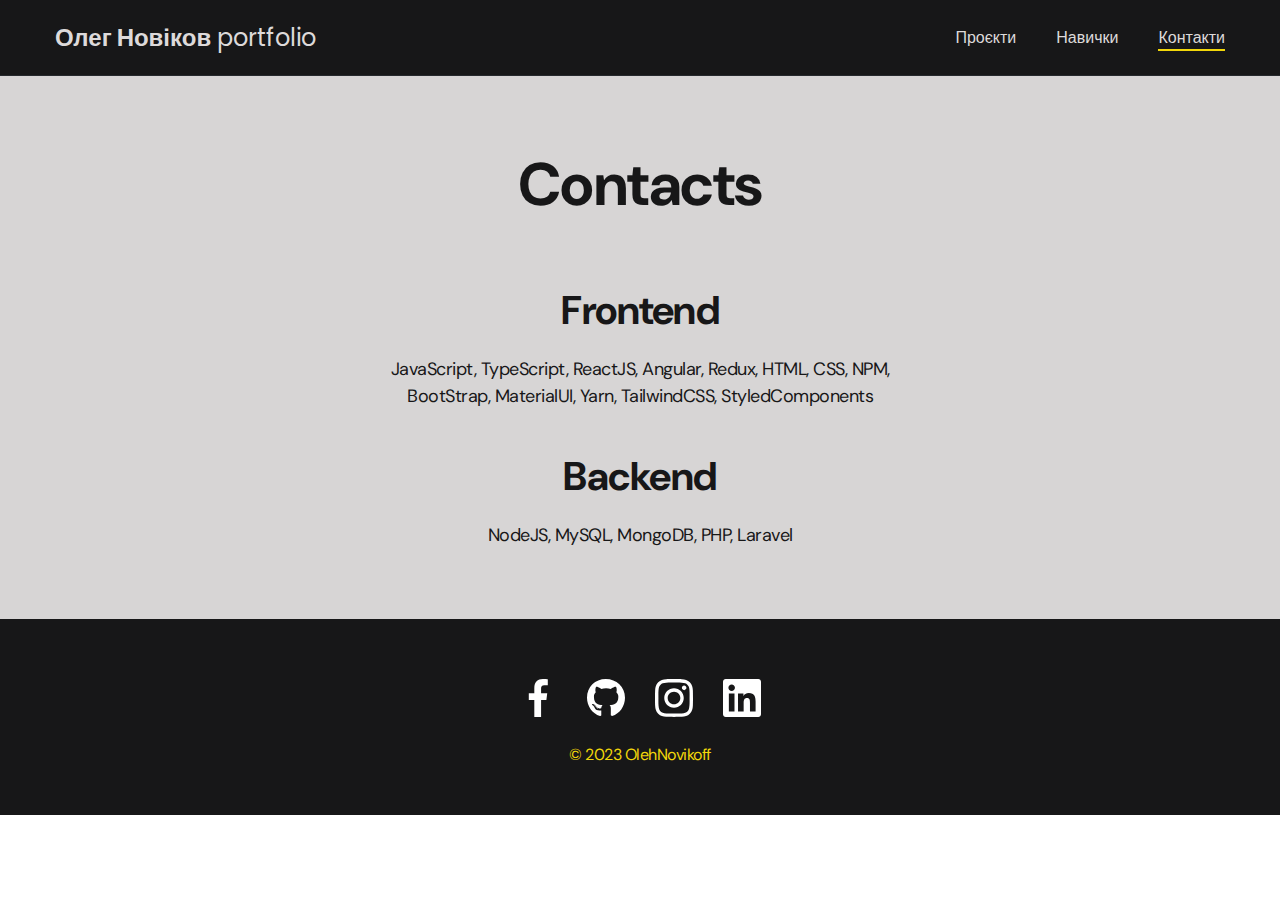
==== contacts.html @ 2871b9aa "Create contacts.html" ====
<!DOCTYPE html>
<html lang="en">
<head>
    <meta charset="UTF-8">
    <meta http-equiv="X-UA-Compatible" content="IE=edge">
    <meta name="viewport" content="width=device-width, initial-scale=1.0">
    <title>Portfolio</title>
    <link rel="stylesheet" href="./css/main.css">
</head>
<body>

    <nav class="nav">
        <div class="container">
           <div class="nav-row">
            <a href="./index.html" class="logo"> <strong>Олег Новіков</strong> portfolio </a>
            <ul class="nav-list">
             <li class="nav-list__item"> <a href="./project_page.html" class="nav-list__link ">Проєкти</a></li>
            <li class="nav-list__item"><a href="./skills.html" class="nav-list__link ">Навички</a></li>
            <li class="nav-list__item"><a href="./contacts.html" class="nav-list__link nav-list__link--active">Контакти</a></li>
            </ul>
           </div>
        </div>
    </nav>


    <main class="section">
        <div class="container">
            
            <h1 class="title-1">Contacts</h1> 
            <ul class="content-list">
                <li class="content-list__item">
                    <h2 class="title-2">Frontend</h2>
                    <p>JavaScript, TypeScript, ReactJS, Angular, Redux, HTML, CSS, NPM, BootStrap, MaterialUI, Yarn, TailwindCSS,
                        StyledComponents</p>
                </li>
                <li class="content-list__item">
                    <h2 class="title-2">Backend</h2>
                    <p>NodeJS, MySQL, MongoDB, PHP, Laravel</p>
                </li>
            </ul>
       
            
            
        </div>
    </main>
<footer class="footer">
    <div class="container">
        <div class="footer__wrapper">
        <ul class="social">
            <li class="social__item">
                <a href="https://www.facebook.com/oleg.novikoff/">
                    <img width="38" height="38" src="./img/icons/facebook.svg" alt="Link"></a>
            </li>
            <li class="social__item">
                <a href="https://github.com/NovikoffOleh">
                    <img src="./img/icons/gitHub.svg" alt="Link"></a></li>
            <li class="social__item">
                <a href="#!">
                    <img src="./img/icons/instagram.svg" alt="Link"></a>
            </li>
            <li class="social__item">
                <a href="#!">
                    <img src="./img/icons/linkedIn.svg" alt="Link"></a>
            </li>
        </ul>
        <div class="copyright">
            <p class="">© 2023 OlehNovikoff</p>
        </div>
        </div>
    </div>
</footer>    

</body>
</html>
---- css/main.css ----
@import "./reset.css";
@import url('https://fonts.googleapis.com/css2?family=DM+Sans:wght@400;500;700&family=Poppins:wght@300;400;500;700&display=swap');

/*
font-family: 'DM Sans',
sans-serif;

font-family: 'Poppins',
sans-serif;
*/
:root{
--black:#171718;
--orange: #f2d70a;
--black-border:#26292D;
--white:#dddada;

--dark-bg:var(--black);
--dark-border:var(--black-border);
--header-links:var(--white);
--accent:var(--orange);
--text-color:var(--black)
}

html, body{
    font-family: 'DM Sans', sans-serif;
    letter-spacing: -0.5px;
    color: var(--text-color);
}

.container{
    margin: 0 auto;
    max-width: 1200px;
    padding: 0 15px;
}
.none{
    display: none !important;
}
/*======Nav=======*/
.nav{
padding: 20px 0;
border-bottom: 1px solid var(--dark-border);
background-color: var(--black);
color: var(--header-links);
letter-spacing: normal;

}
.nav-row{
    display: flex;
    justify-content: space-between;
    align-items: center;
    column-gap: 30px;
    row-gap: 20px;
    flex-wrap: wrap;

}
.logo{
color: var(--header-links);
font-size: 24px;
font-family: 'Poppins',sans-serif;
}
.logo strong{
    font-weight: 700;
    font-size: 24px;
    line-height: 100%;
        
}
.nav-list {
display: flex;
align-items: center;
font-size: 16px;
column-gap: 40px;
font-weight: 500;
font-family: 'Poppins', sans-serif;
color: var(--header-links);
}



.nav-list__link {
color: var(--header-links);
transition: opacity 0.2s ease-in;
}
.nav-list__link:hover{
    opacity: 0.6;
}

.nav-list__link--active{
    position: relative;
}
.nav-list__link--active::before {
    content: "";
    position: absolute;
    left: 0;
    top: 100%;
    display: block;
    height: 2px;
    width: 100%;
    background-color:var(--orange);
}
/*=======Header=====================*/
.header {
    display: flex;
    align-items: center;
    justify-content: center;
    text-align: center;
    min-height: 695px;
    padding: 40px 0;
    background-color: var(--dark-bg);
    background-image: url(../img/Abstract.png);
    background-repeat: no-repeat;
    background-size: auto;
    background-position: center center;
    color: var(--header-links);

}

.header__wrapper {
    padding: 0 15px;
    min-width: 660px;
}

.header_title {
    font-weight: 700;
    font-size: 30px;
    line-height: 1.4;
    margin-bottom: 20px;
    
}
.header_title strong{
    font-weight: 700;
    font-size: 50px;
}
.header_title em{
    font-style: normal;
    color: var(--accent);
}

.header__text {
    margin-bottom: 40px;
    font-size: 18px;
    line-height: 1.333;
}
.header__text p +p{
    margin-top: 1em;
}

.btn {
    display: inline-block;
    height: 48px;
    padding: 12px 28px;
    border-radius: 5px;
    background-color: var(--accent);
    color: var(--black);
    letter-spacing: 0.15px;
    font-size: 16px;
    font-weight: 500;
    transition: opacity 0.2s ease-in;
}

.btn:hover{
    opacity: 0.6;
    /*background-color: rgb(99, 99, 100);
    color: var(--white);*/
}
.btn:active{
    position: relative;
    top: 1px;
}

/*===== Projects ============================*/

.section {
padding: 70px 0;
background-color: #d7d5d5;

}



.title-1 {
margin-bottom: 60px;
font-size: 60px;
font-weight: 700;
line-height: 1.3;
color: var(--black);
text-align: center;
}

.projects {
display: flex;
flex-wrap: wrap;
column-gap: 30px;
row-gap: 30px;
}

.project {
    max-width: 370px;
    
    background: #FFFFFF;
    box-shadow: 0px 5px 35px rgba(0, 0, 0, 0.5);
    border-radius: 10px;
}

.project__img {
    border-radius: 10px;
}

.project__title {
    padding: 15px 20px 25px;
    font-weight: 700;
    font-size: 24px;
    line-height: 1.3;
    color: var(--dark-bg);
}
/*===== Skills =====================*/

.title-2 {
    margin-bottom: 20px;
    font-size: 40px;
    font-weight: 700;
    line-height: 1.3;
}

.content-list {
    margin: 0 auto;
    max-width: 570px;
    display: flex;
    flex-direction: column;
    align-items: center;
    text-align: center;
    row-gap: 40px;
}

.content-list__item {
    font-size: 18px;
    line-height: 1.5;
}
.content-list__item p + p{
    margin-top: 0.5em;
}




/*===== Footer =========================*/

.footer {
background-color: var(--dark-bg);
padding: 60px 0 50px;
color: var(--orange);
}

.footer__wrapper{
    display: flex;
    flex-direction: column;
    align-items: center;
    row-gap: 27px;
    
}

.social {
display: flex;
column-gap: 30px;
align-items: center;
}

.copyright {
font-size: 16px;
}
.copyright p + p {
margin-top: 0.5em;
}

/*==== Project-details  ==========================*/

.project-details {
    margin: 0 auto;
    max-width: 865px;
    display: flex;
    flex-direction: column;
    align-items: center;
    text-align: center;
}


.project-details__cover {
    width: 100%;
    margin-bottom: 40px;
    background: url(02-big.jpg);
    filter: drop-shadow(0px 5px 35px rgba(0, 0, 0, 0.5));
    border-radius: 10px;
}

.project-details__desc {
    margin-bottom: 30px;
    font-weight: 700;
    font-size: 24px;
    line-height: 1.3;
}

.btn-outline {
    padding: 12px 20px;
    height: 48px;
    border-radius: 5px;
    border: 1px solid var(--black);
    color: var(--black);

    display: flex;
    column-gap: 10px;
    align-items: center;
    transition: opacity 0.2s ease-in;
}
 
 

 .btn-outline:hover {
     opacity: 0.6;
     /*background-color: rgb(99, 99, 100);
    color: var(--white);*/
 }

 .btn-outline:active {
     position: relative;
     top: 1px;
 }
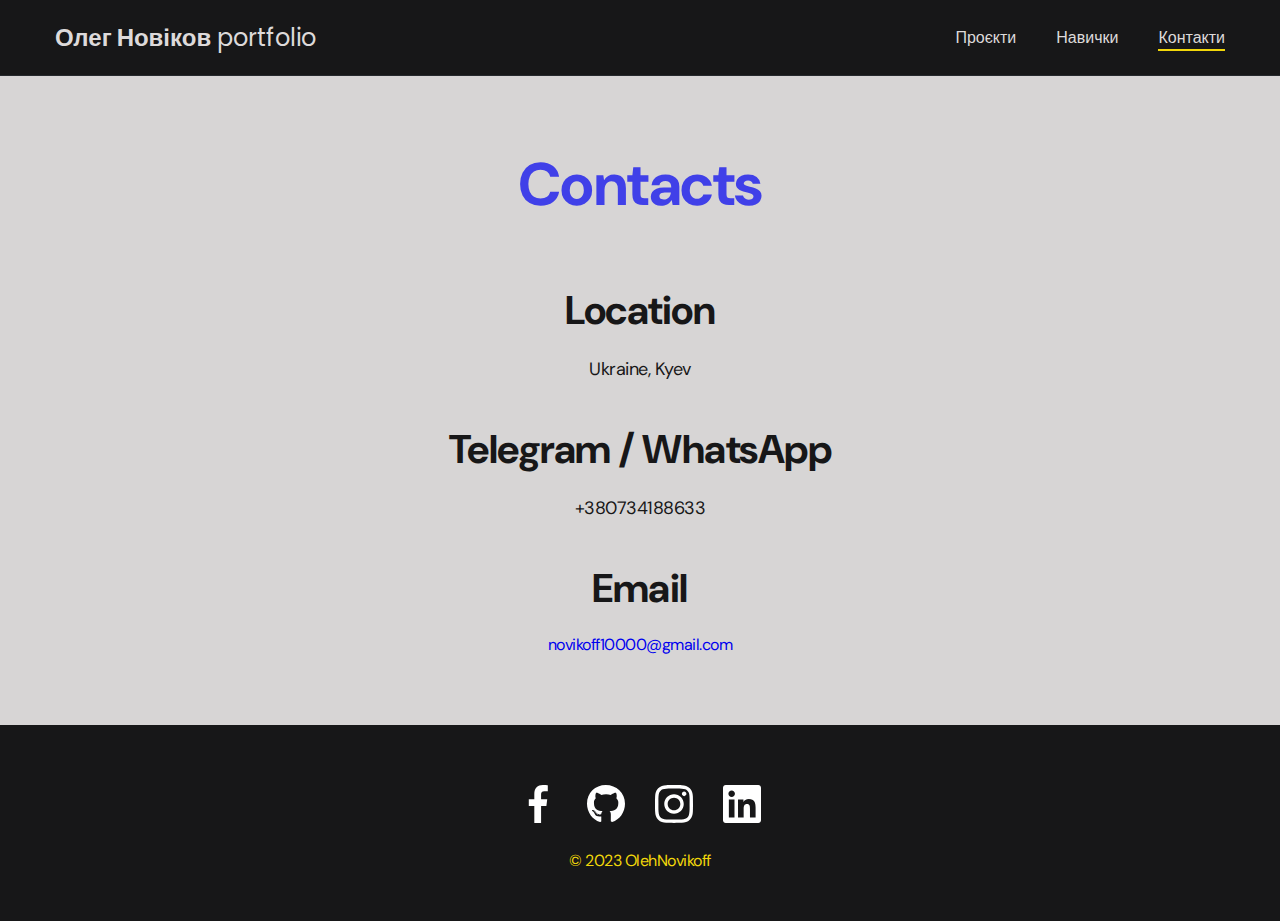
==== commit 8ad591a0: "correct" ====
--- a/contacts.html
+++ b/contacts.html
@@ -29,13 +29,16 @@
             <h1 class="title-1">Contacts</h1> 
             <ul class="content-list">
                 <li class="content-list__item">
-                    <h2 class="title-2">Frontend</h2>
-                    <p>JavaScript, TypeScript, ReactJS, Angular, Redux, HTML, CSS, NPM, BootStrap, MaterialUI, Yarn, TailwindCSS,
-                        StyledComponents</p>
+                    <h2 class="title-2">Location</h2>
+                    <p>Ukraine, Kyev</p>
                 </li>
                 <li class="content-list__item">
-                    <h2 class="title-2">Backend</h2>
-                    <p>NodeJS, MySQL, MongoDB, PHP, Laravel</p>
+                    <h2 class="title-2">Telegram / WhatsApp</h2>
+                    <p>+380734188633</p>
+                </li>
+                <li class="content-list__mail">
+                    <h2 class="title-2">Email</h2>
+                    <p><a href="mailto:novikoff10000@gmail.com">novikoff10000@gmail.com</a></p>
                 </li>
             </ul>
        
--- a/css/main.css
+++ b/css/main.css
@@ -182,7 +182,8 @@
 font-size: 60px;
 font-weight: 700;
 line-height: 1.3;
-color: var(--black);
+/*color: var(--black);*/
+color: #4040e8;
 text-align: center;
 }
 
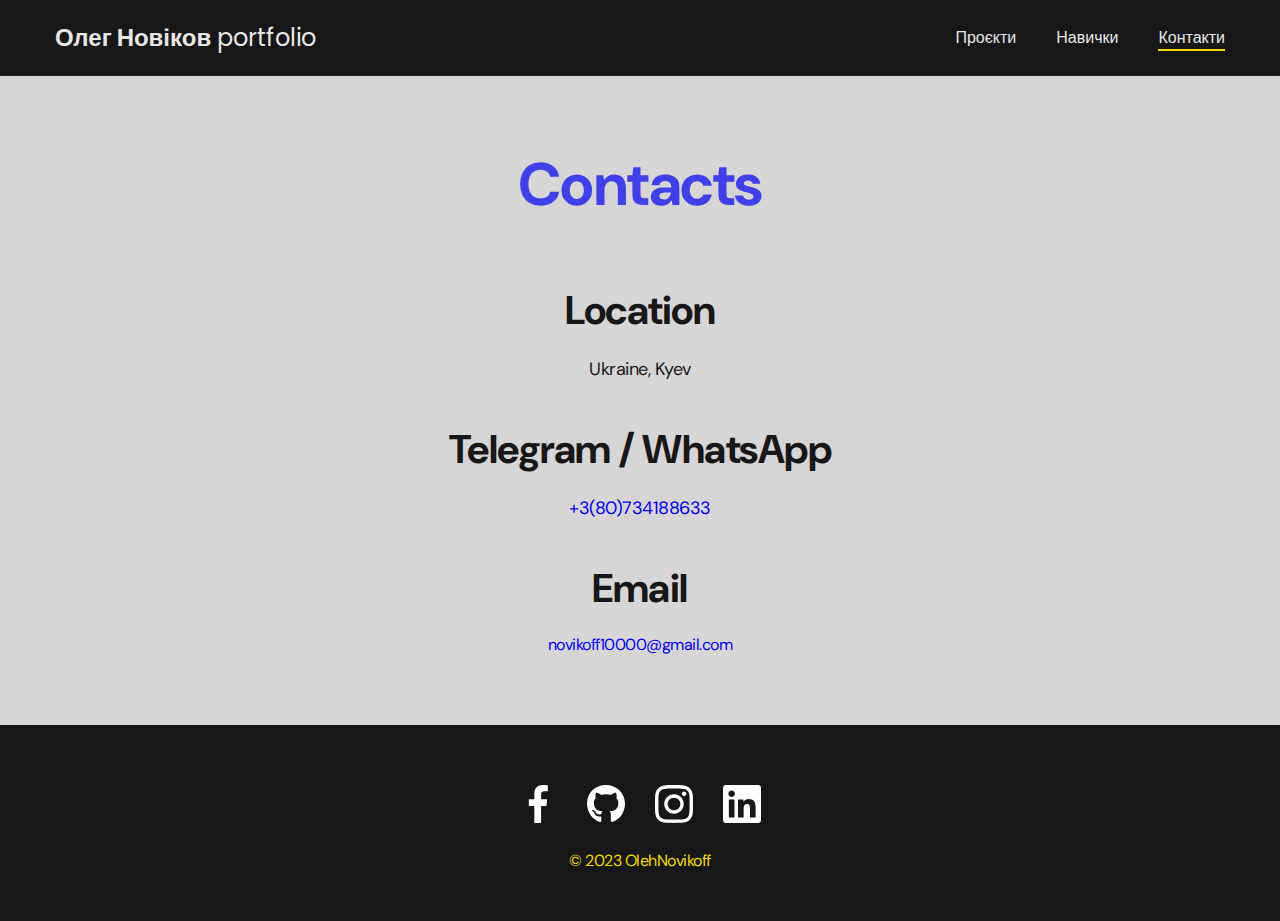
==== commit 908d6212: "upd" ====
--- a/contacts.html
+++ b/contacts.html
@@ -34,7 +34,7 @@
                 </li>
                 <li class="content-list__item">
                     <h2 class="title-2">Telegram / WhatsApp</h2>
-                    <p>+380734188633</p>
+                    <p><a href="tel:+380734188633">+3(80)734188633</a></p>
                 </li>
                 <li class="content-list__mail">
                     <h2 class="title-2">Email</h2>
--- a/css/main.css
+++ b/css/main.css
@@ -12,7 +12,7 @@
 --black:#171718;
 --orange: #f2d70a;
 --black-border:#26292D;
---white:#dddada;
+--white:#e9e6e6;
 
 --dark-bg:var(--black);
 --dark-border:var(--black-border);
@@ -25,6 +25,9 @@
     font-family: 'DM Sans', sans-serif;
     letter-spacing: -0.5px;
     color: var(--text-color);
+    height: 100%;
+    display: flex;
+    flex-direction: column;
 }
 
 .container{
@@ -246,6 +249,7 @@
 /*===== Footer =========================*/
 
 .footer {
+margin-top: auto;
 background-color: var(--dark-bg);
 padding: 60px 0 50px;
 color: var(--orange);
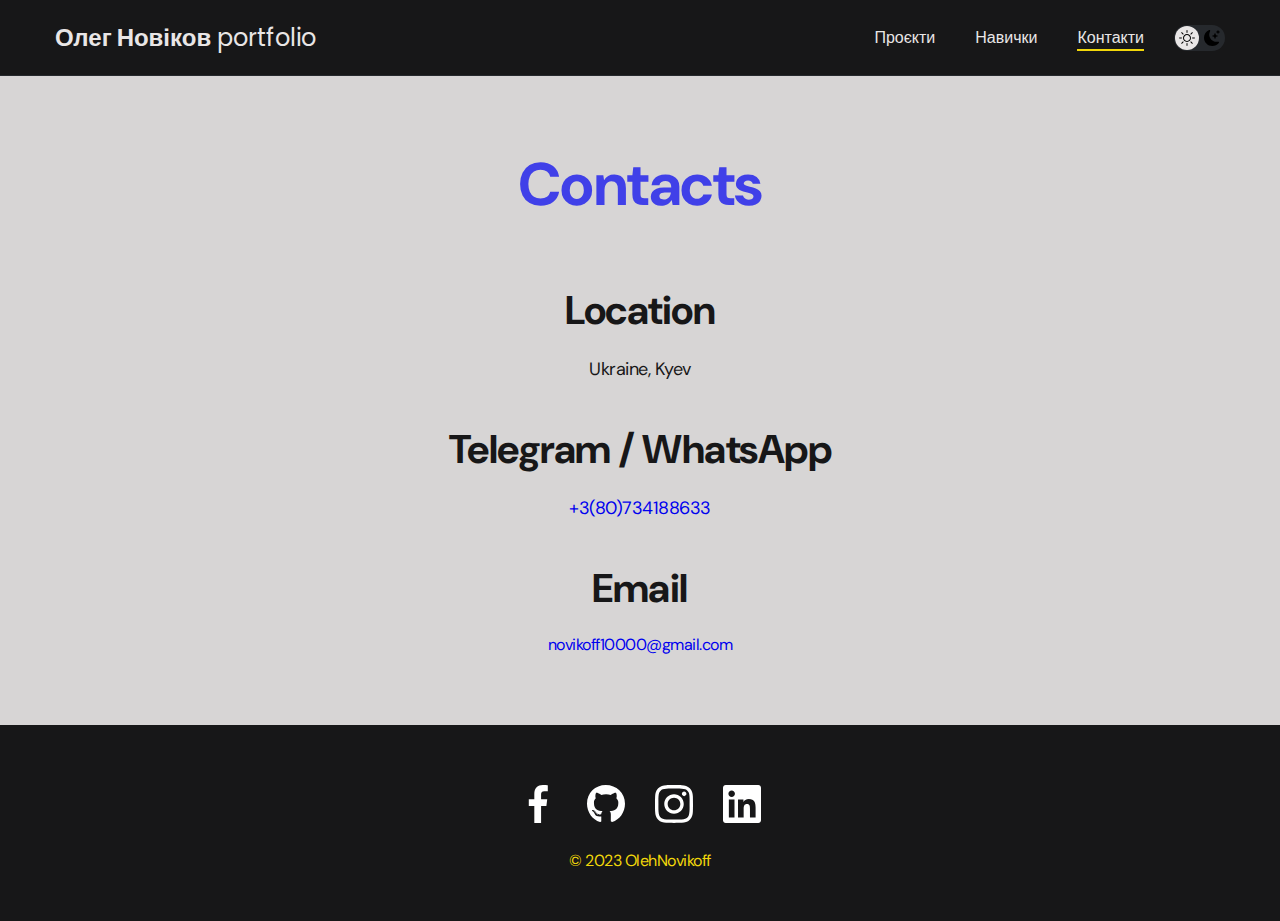
==== commit 03eed4bd: "upd" ====
--- a/contacts.html
+++ b/contacts.html
@@ -12,6 +12,10 @@
     <nav class="nav">
         <div class="container">
            <div class="nav-row">
+            <button class="dark-mode-btn">
+                <img src="./img/icons/sun.svg" alt="Light image" class="dark-mode-btn__icon">
+                <img src="./img/icons/moon.svg" alt="Dark image" class="dark-mode-btn__icon">
+            </button>
             <a href="./index.html" class="logo"> <strong>Олег Новіков</strong> portfolio </a>
             <ul class="nav-list">
              <li class="nav-list__item"> <a href="./project_page.html" class="nav-list__link ">Проєкти</a></li>
@@ -72,6 +76,6 @@
         </div>
     </div>
 </footer>    
-
+<script src="./js/main.js"></script>
 </body>
 </html>--- a/css/main.css
+++ b/css/main.css
@@ -2,6 +2,10 @@
 @import url('https://fonts.googleapis.com/css2?family=DM+Sans:wght@400;500;700&family=Poppins:wght@300;400;500;700&display=swap');
 
 /*
+--black:#171718;
+--orange: #f2d70a;
+--black-border:#26292D;
+--white:#e9e6e6;
 font-family: 'DM Sans',
 sans-serif;
 
@@ -18,16 +22,27 @@
 --dark-border:var(--black-border);
 --header-links:var(--white);
 --accent:var(--orange);
---text-color:var(--black)
+--text-color:var(--black);
+
+/* Light mode */
+--page-bg: var(--white);
+--text-color: var(--black);
+}
+.dark {
+--page-bg: var(--black);
+--text-color: var(--white);
 }
 
 html, body{
     font-family: 'DM Sans', sans-serif;
     letter-spacing: -0.5px;
+    
+    /*height: 100%;*/
+    display: flex;
+    flex-direction: column;
+
+    border-color: var(--page-bg);
     color: var(--text-color);
-    height: 100%;
-    display: flex;
-    flex-direction: column;
 }
 
 .container{
@@ -38,6 +53,7 @@
 .none{
     display: none !important;
 }
+
 /*======Nav=======*/
 .nav{
 padding: 20px 0;
@@ -49,7 +65,7 @@
 }
 .nav-row{
     display: flex;
-    justify-content: space-between;
+    justify-content: flex-end;
     align-items: center;
     column-gap: 30px;
     row-gap: 20px;
@@ -57,6 +73,7 @@
 
 }
 .logo{
+margin-right: auto;
 color: var(--header-links);
 font-size: 24px;
 font-family: 'Poppins',sans-serif;
@@ -72,6 +89,7 @@
 align-items: center;
 font-size: 16px;
 column-gap: 40px;
+row-gap: 10px;
 font-weight: 500;
 font-family: 'Poppins', sans-serif;
 color: var(--header-links);
@@ -119,7 +137,7 @@
 
 .header__wrapper {
     padding: 0 15px;
-    min-width: 660px;
+    max-width: 660px;
 }
 
 .header_title {
@@ -169,6 +187,39 @@
     position: relative;
     top: 1px;
 }
+/*==== DARK theme =======*/
+.dark-mode-btn {
+order: 9;
+position: relative;
+display: flex;
+justify-content: space-between;
+padding: 5px;
+width: 51px;
+height: 26px;
+background-color: var(--black-border);
+border-radius: 50px;
+}
+.dark-mode-btn::before{
+    position: absolute;
+    top: 1px;
+    left: 1px;
+
+    content: "";
+    display: block;
+    width: 24px;
+    height: 24px;
+    border-radius: 50%;
+    background-color: var(--white);
+    transition: left 0.22s ease-in;
+}
+
+.dark-mode-btn__icon{
+position: relative;
+z-index: 9;
+}
+.dark-mode-btn--active::before{
+left: 26px;
+}
 
 /*===== Projects ============================*/
 
@@ -192,9 +243,11 @@
 
 .projects {
 display: flex;
+justify-content: center;
 flex-wrap: wrap;
 column-gap: 30px;
 row-gap: 30px;
+
 }
 
 .project {
@@ -260,7 +313,6 @@
     flex-direction: column;
     align-items: center;
     row-gap: 27px;
-    
 }
 
 .social {
@@ -329,3 +381,60 @@
      top: 1px;
  }
 
+ @media (max-width: 620px) {
+    .header{
+        min-height: unset;
+    }
+    .header_title {
+        font-size: 26px;
+    }
+        .header_title strong {
+            font-size: 40px;
+        }
+        .section{
+            padding: 40px 0;
+        }
+        .title-1 {
+            margin-bottom: 30px;
+            font-size: 40px;
+                    
+        }
+        .project__title {
+            font-size: 20px;
+                    
+        }
+        .footer{
+            padding: 40px 0 30px;
+        }
+        .social__item{
+            width: 28px;
+        }
+        .social {
+            column-gap: 20px;
+            
+        }
+        .footer__wrapper {
+            row-gap: 20px;
+        }
+        .title-2{
+            font-size: 30px;
+            margin-bottom: 10px;
+        }
+        .content-list{
+            row-gap: 20px;
+        }
+        .content-list__item{
+            font-size: 16px;
+        }
+        .project-details__desc{
+            font-size: 20px;
+            margin-bottom: 16px;
+        }
+        .nav-row{
+         justify-content: space-between;  
+        }
+        .dark-mode-btn{
+            order: 0;
+        }
+}
+
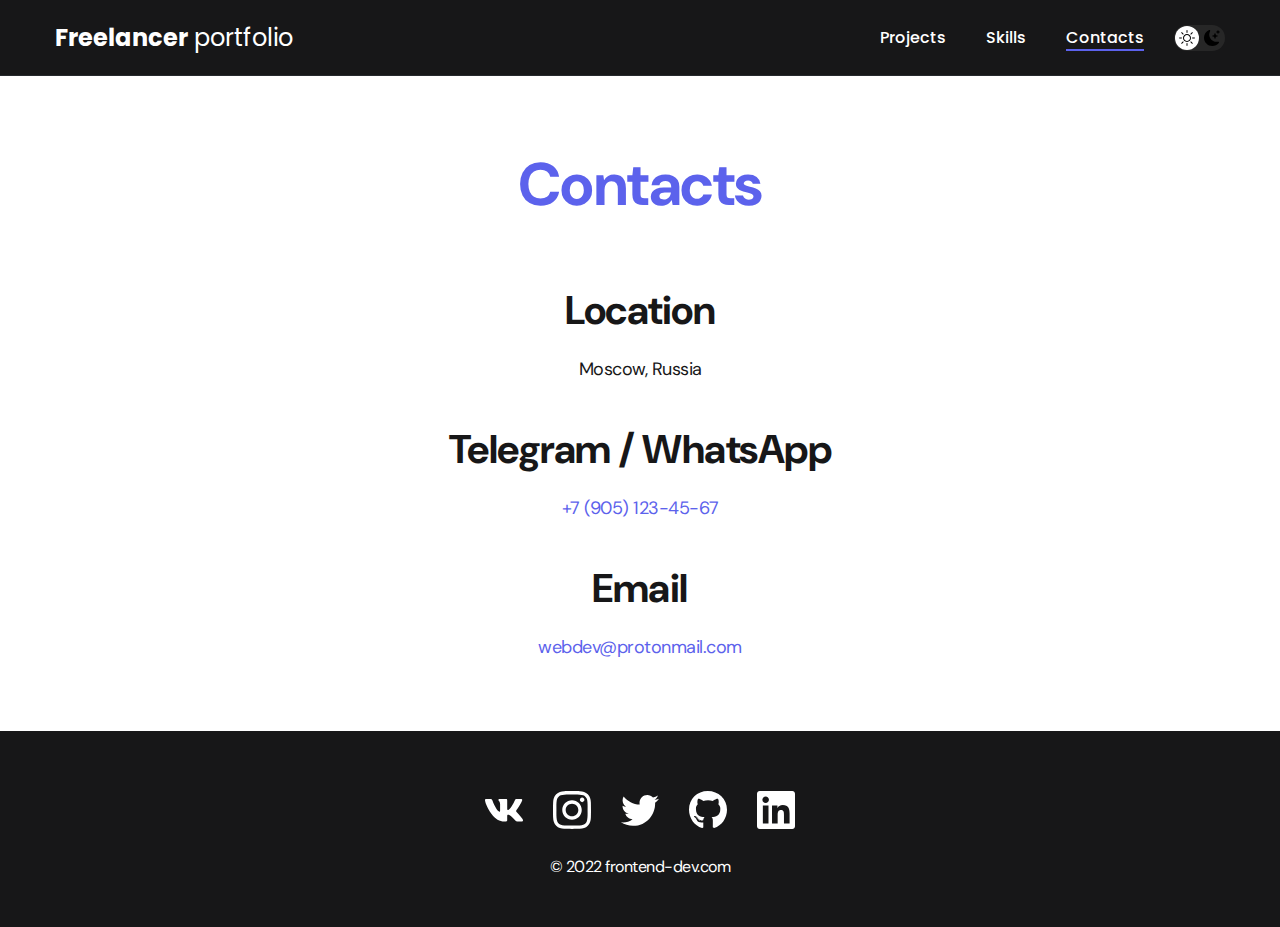
==== commit d501bfda: "correct" ====
--- a/contacts.html
+++ b/contacts.html
@@ -4,78 +4,69 @@
     <meta charset="UTF-8">
     <meta http-equiv="X-UA-Compatible" content="IE=edge">
     <meta name="viewport" content="width=device-width, initial-scale=1.0">
-    <title>Portfolio</title>
+    <title>Freelancer portfolio</title>
     <link rel="stylesheet" href="./css/main.css">
 </head>
 <body>
-
     <nav class="nav">
         <div class="container">
-           <div class="nav-row">
-            <button class="dark-mode-btn">
-                <img src="./img/icons/sun.svg" alt="Light image" class="dark-mode-btn__icon">
-                <img src="./img/icons/moon.svg" alt="Dark image" class="dark-mode-btn__icon">
-            </button>
-            <a href="./index.html" class="logo"> <strong>Олег Новіков</strong> portfolio </a>
-            <ul class="nav-list">
-             <li class="nav-list__item"> <a href="./project_page.html" class="nav-list__link ">Проєкти</a></li>
-            <li class="nav-list__item"><a href="./skills.html" class="nav-list__link ">Навички</a></li>
-            <li class="nav-list__item"><a href="./contacts.html" class="nav-list__link nav-list__link--active">Контакти</a></li>
-            </ul>
-           </div>
+            <div class="nav-row">
+                <a href="./index.html" class="logo"><strong>Freelancer</strong> portfolio</a>
+
+                <button class="dark-mode-btn">
+                    <img src="./img/icons/sun.svg" alt="Light mode" class="dark-mode-btn__icon">
+                    <img src="./img/icons/moon.svg" alt="Dark mode" class="dark-mode-btn__icon">
+                </button>
+                
+                <ul class="nav-list">
+                    <li class="nav-list__item"><a href="./index.html" class="nav-list__link">Projects</a></li>
+                    <li class="nav-list__item"><a href="./skills.html" class="nav-list__link">Skills</a></li>
+                    <li class="nav-list__item"><a href="./contacts.html" class="nav-list__link nav-list__link--active">Contacts</a></li>
+                </ul>
+            </div>
         </div>
     </nav>
 
-
     <main class="section">
         <div class="container">
-            
-            <h1 class="title-1">Contacts</h1> 
-            <ul class="content-list">
-                <li class="content-list__item">
-                    <h2 class="title-2">Location</h2>
-                    <p>Ukraine, Kyev</p>
-                </li>
-                <li class="content-list__item">
-                    <h2 class="title-2">Telegram / WhatsApp</h2>
-                    <p><a href="tel:+380734188633">+3(80)734188633</a></p>
-                </li>
-                <li class="content-list__mail">
-                    <h2 class="title-2">Email</h2>
-                    <p><a href="mailto:novikoff10000@gmail.com">novikoff10000@gmail.com</a></p>
-                </li>
-            </ul>
-       
-            
-            
+                <h1 class="title-1">Contacts</h1>
+
+                <ul class="content-list">
+                    <li class="content-list__item">
+                        <h2 class="title-2">Location</h2>
+                        <p>Moscow, Russia</p>
+                    </li>
+                    <li class="content-list__item">
+                        <h2 class="title-2">Telegram / WhatsApp</h2>
+                        <p><a href="tel:+79051234567">+7 (905) 123-45-67</a></p>
+                    </li>
+                    <li class="content-list__item">
+                        <h2 class="title-2">Email</h2>
+                        <p><a href="mailto:webdev@protonmail.com">webdev@protonmail.com</a></p>
+                    </li>
+                </ul>
+
         </div>
     </main>
-<footer class="footer">
-    <div class="container">
-        <div class="footer__wrapper">
-        <ul class="social">
-            <li class="social__item">
-                <a href="https://www.facebook.com/oleg.novikoff/">
-                    <img width="38" height="38" src="./img/icons/facebook.svg" alt="Link"></a>
-            </li>
-            <li class="social__item">
-                <a href="https://github.com/NovikoffOleh">
-                    <img src="./img/icons/gitHub.svg" alt="Link"></a></li>
-            <li class="social__item">
-                <a href="#!">
-                    <img src="./img/icons/instagram.svg" alt="Link"></a>
-            </li>
-            <li class="social__item">
-                <a href="#!">
-                    <img src="./img/icons/linkedIn.svg" alt="Link"></a>
-            </li>
-        </ul>
-        <div class="copyright">
-            <p class="">© 2023 OlehNovikoff</p>
+
+    <footer class="footer">
+        <div class="container">
+            <div class="footer__wrapper">
+                <ul class="social">
+                    <li class="social__item"><a href="#!"><img src="./img/icons/vk.svg" alt="Link"></a></li>
+                    <li class="social__item"><a href="#!"><img src="./img/icons/instagram.svg" alt="Link"></a></li>
+                    <li class="social__item"><a href="#!"><img src="./img/icons/twitter.svg" alt="Link"></a></li>
+                    <li class="social__item"><a href="#!"><img src="./img/icons/gitHub.svg" alt="Link"></a></li>
+                    <li class="social__item"><a href="#!"><img src="./img/icons/linkedIn.svg" alt="Link"></a></li>
+                </ul>
+                <div class="copyright">
+                    <p>© 2022 frontend-dev.com</p>
+                </div>
+            </div>
         </div>
-        </div>
-    </div>
-</footer>    
-<script src="./js/main.js"></script>
+    </footer>
+
+    <script src="./js/main.js"></script>
+
 </body>
 </html>--- a/css/main.css
+++ b/css/main.css
@@ -1,138 +1,227 @@
 @import "./reset.css";
-@import url('https://fonts.googleapis.com/css2?family=DM+Sans:wght@400;500;700&family=Poppins:wght@300;400;500;700&display=swap');
+@import url('https://fonts.googleapis.com/css2?family=DM+Sans:wght@400;500;700&family=Poppins:wght@400;500;700&display=swap');
 
 /*
---black:#171718;
---orange: #f2d70a;
---black-border:#26292D;
---white:#e9e6e6;
-font-family: 'DM Sans',
-sans-serif;
-
-font-family: 'Poppins',
-sans-serif;
+font-family: 'DM Sans', sans-serif;
+font-family: 'Poppins', sans-serif;
 */
-:root{
---black:#171718;
---orange: #f2d70a;
---black-border:#26292D;
---white:#e9e6e6;
-
---dark-bg:var(--black);
---dark-border:var(--black-border);
---header-links:var(--white);
---accent:var(--orange);
---text-color:var(--black);
-
-/* Light mode */
---page-bg: var(--white);
---text-color: var(--black);
-}
+
+/* * {
+    border: 1px solid red;
+} */
+
+:root {
+    --blackpure: #000;
+    --black: #171718;
+    --black-border: #26292D;
+    --white: #fff;
+    --purple: #5C62EC;
+
+    --text-color: var(--black);
+
+    --dark-bg: var(--black);
+    --dark-border: var(--black-border);
+    --header-text: var(--white);
+    --accent: var(--purple);
+
+    /* Light mode */
+    --page-bg: var(--white);
+    --text-color: var(--black);
+
+    --title-1: var(--accent);
+
+    --project-card-bg: var(--white);
+    --project-card-text: var(--black);
+    --box-shadow: 0px 5px 35px rgba(0, 0, 0, 0.25);
+}
+
 .dark {
---page-bg: var(--black);
---text-color: var(--white);
-}
-
-html, body{
+     /* Dark mode */
+    --page-bg: #252526;
+    --text-color: var(--white);
+
+    --title-1: var(--white);
+
+    --project-card-bg: var(--black);
+    --project-card-text: var(--white);
+    --box-shadow: 0px 5px 35px rgba(0, 0, 0, 0.8);
+}
+
+html, body {
+    display: flex;
+    flex-direction: column;
+    min-height: 100vh;
+
     font-family: 'DM Sans', sans-serif;
     letter-spacing: -0.5px;
-    
-    /*height: 100%;*/
-    display: flex;
-    flex-direction: column;
-
-    border-color: var(--page-bg);
+
+    /* Light mode */
+    background-color: var(--page-bg);
     color: var(--text-color);
 }
 
-.container{
+/* General */
+
+.container {
     margin: 0 auto;
+    padding: 0 15px;
     max-width: 1200px;
-    padding: 0 15px;
-}
-.none{
+}
+
+.none {
     display: none !important;
 }
 
-/*======Nav=======*/
-.nav{
-padding: 20px 0;
-border-bottom: 1px solid var(--dark-border);
-background-color: var(--black);
-color: var(--header-links);
-letter-spacing: normal;
-
-}
-.nav-row{
+.section {
+    padding: 70px 0;
+}
+
+.title-1 {
+    margin-bottom: 60px;
+
+    font-size: 60px;
+    font-weight: 700;
+    line-height: 1.3;
+    color: var(--title-1);
+    text-align: center;
+}
+
+.title-2 {
+    margin-bottom: 20px;
+
+    font-size: 40px;
+    font-weight: 700;
+    line-height: 1.3;
+}
+
+/* Nav */
+
+.nav {
+    padding: 20px 0;
+    border-bottom: 1px solid var(--dark-border);
+    background-color: var(--dark-bg);
+    color: var(--header-text);
+    letter-spacing: normal;
+}
+
+.nav-row {
     display: flex;
     justify-content: flex-end;
     align-items: center;
     column-gap: 30px;
     row-gap: 20px;
     flex-wrap: wrap;
-
-}
-.logo{
-margin-right: auto;
-color: var(--header-links);
-font-size: 24px;
-font-family: 'Poppins',sans-serif;
-}
-.logo strong{
-    font-weight: 700;
+}
+
+.logo {
+    margin-right: auto;
+    color: var(--header-text);
     font-size: 24px;
-    line-height: 100%;
-        
-}
+    font-family: 'Poppins', sans-serif;
+}
+
+.logo strong {
+    font-weight: 700;
+}
+
 .nav-list {
-display: flex;
-align-items: center;
-font-size: 16px;
-column-gap: 40px;
-row-gap: 10px;
-font-weight: 500;
-font-family: 'Poppins', sans-serif;
-color: var(--header-links);
-}
-
-
+    display: flex;
+    flex-wrap: wrap;
+    row-gap: 10px;
+    align-items: center;
+    column-gap: 40px;
+    font-size: 16px;
+    font-weight: 500;
+    font-family: 'Poppins', sans-serif;
+}
 
 .nav-list__link {
-color: var(--header-links);
-transition: opacity 0.2s ease-in;
-}
-.nav-list__link:hover{
-    opacity: 0.6;
-}
-
-.nav-list__link--active{
+    color: var(--header-text);
+    transition: opacity 0.2s ease-in;
+}
+
+.nav-list__link:hover {
+    opacity: 0.8;
+}
+
+.nav-list__link--active {
     position: relative;
 }
+
 .nav-list__link--active::before {
     content: "";
+
     position: absolute;
     left: 0;
     top: 100%;
+
     display: block;
     height: 2px;
     width: 100%;
-    background-color:var(--orange);
-}
-/*=======Header=====================*/
+    background-color: var(--accent);
+}
+
+/* Dark mode btn */
+
+.dark-mode-btn {
+    order: 9;
+
+    position: relative;
+    display: flex;
+    justify-content: space-between;
+
+    width: 51px;
+    height: 26px;
+    padding: 5px;
+
+    border-radius: 50px;
+    background-color: #272727;
+}
+
+.dark-mode-btn::before {
+    content: "";
+
+    position: absolute;
+    top: 1px;
+    left: 1px;
+
+    display: block;
+    width: 24px;
+    height: 24px;
+
+    border-radius: 50%;
+    background-color: var(--white);
+
+    transition: left 0.2s ease-in;
+}
+
+.dark-mode-btn--active::before {
+    left: 26px;
+}
+
+.dark-mode-btn__icon {
+    position: relative;
+    z-index: 9;
+}
+
+/* Header */
+
 .header {
-    display: flex;
-    align-items: center;
+    padding: 40px 0;
+    min-height: 695px;
+
+    display: flex;
     justify-content: center;
-    text-align: center;
-    min-height: 695px;
-    padding: 40px 0;
+    align-items: center;
+
     background-color: var(--dark-bg);
-    background-image: url(../img/Abstract.png);
+    background-image: url('./../img/header-bg.png');
     background-repeat: no-repeat;
     background-size: auto;
     background-position: center center;
-    color: var(--header-links);
-
+
+    color: var(--header-text);
+    text-align: center;
 }
 
 .header__wrapper {
@@ -140,18 +229,19 @@
     max-width: 660px;
 }
 
-.header_title {
-    font-weight: 700;
-    font-size: 30px;
+.header__title {
+    margin-bottom: 20px;
+    font-size: 40px;
+    font-weight: 700;
     line-height: 1.4;
-    margin-bottom: 20px;
-    
-}
-.header_title strong{
-    font-weight: 700;
-    font-size: 50px;
-}
-.header_title em{
+}
+
+.header__title strong {
+    font-size: 60px;
+    font-weight: 700;
+}
+
+.header__title em {
     font-style: normal;
     color: var(--accent);
 }
@@ -161,100 +251,78 @@
     font-size: 18px;
     line-height: 1.333;
 }
-.header__text p +p{
-    margin-top: 1em;
-}
+
+.header__text p + p{
+    margin-top: 0.5em;
+}
+
+/* Btn */
 
 .btn {
     display: inline-block;
     height: 48px;
     padding: 12px 28px;
+
     border-radius: 5px;
     background-color: var(--accent);
-    color: var(--black);
+    color: var(--white);
     letter-spacing: 0.15px;
     font-size: 16px;
     font-weight: 500;
+
     transition: opacity 0.2s ease-in;
 }
 
-.btn:hover{
-    opacity: 0.6;
-    /*background-color: rgb(99, 99, 100);
-    color: var(--white);*/
-}
-.btn:active{
+.btn:hover {
+    opacity: 0.8;
+}
+
+.btn:active {
     position: relative;
     top: 1px;
 }
-/*==== DARK theme =======*/
-.dark-mode-btn {
-order: 9;
-position: relative;
-display: flex;
-justify-content: space-between;
-padding: 5px;
-width: 51px;
-height: 26px;
-background-color: var(--black-border);
-border-radius: 50px;
-}
-.dark-mode-btn::before{
-    position: absolute;
+
+/* Btn outline */
+
+.btn-outline {
+    display: flex;
+    column-gap: 10px;
+    align-items: center;
+
+    height: 48px;
+    padding: 12px 20px;
+
+    border-radius: 5px;
+    border: 1px solid var(--blackpure);
+    background-color: var(--white);
+    color: var(--blackpure);
+
+    transition: opacity 0.2s ease-in;
+}
+
+.btn-outline:hover {
+    opacity: 0.8;
+}
+
+.btn-outline:active {
+    position: relative;
     top: 1px;
-    left: 1px;
-
-    content: "";
-    display: block;
-    width: 24px;
-    height: 24px;
-    border-radius: 50%;
-    background-color: var(--white);
-    transition: left 0.22s ease-in;
-}
-
-.dark-mode-btn__icon{
-position: relative;
-z-index: 9;
-}
-.dark-mode-btn--active::before{
-left: 26px;
-}
-
-/*===== Projects ============================*/
-
-.section {
-padding: 70px 0;
-background-color: #d7d5d5;
-
-}
-
-
-
-.title-1 {
-margin-bottom: 60px;
-font-size: 60px;
-font-weight: 700;
-line-height: 1.3;
-/*color: var(--black);*/
-color: #4040e8;
-text-align: center;
-}
+}
+
+/* Projects  */
 
 .projects {
-display: flex;
-justify-content: center;
-flex-wrap: wrap;
-column-gap: 30px;
-row-gap: 30px;
-
+    display: flex;
+    justify-content: center;
+    flex-wrap: wrap;
+    column-gap: 30px;
+    row-gap: 30px;
 }
 
 .project {
     max-width: 370px;
-    
-    background: #FFFFFF;
-    box-shadow: 0px 5px 35px rgba(0, 0, 0, 0.5);
+    background-color: var(--project-card-bg);
+    box-shadow: var(--box-shadow);
     border-radius: 10px;
 }
 
@@ -267,16 +335,39 @@
     font-weight: 700;
     font-size: 24px;
     line-height: 1.3;
-    color: var(--dark-bg);
-}
-/*===== Skills =====================*/
-
-.title-2 {
-    margin-bottom: 20px;
-    font-size: 40px;
-    font-weight: 700;
+    color: var(--project-card-text);
+}
+
+/* Project details */
+
+.project-details {
+    margin: 0 auto;
+    max-width: 865px;
+
+    display: flex;
+    flex-direction: column;
+    align-items: center;
+
+    text-align: center;
+}
+
+.project-details__cover {
+    max-width: 100%;
+    margin-bottom: 40px;
+
+    box-shadow: 0px 5px 35px rgba(0, 0, 0, 0.25);
+    border-radius: 10px;
+}
+
+.project-details__desc {
+    margin-bottom: 30px;
+
+    font-weight: 700;
+    font-size: 24px;
     line-height: 1.3;
 }
+
+/* Content list */
 
 .content-list {
     margin: 0 auto;
@@ -284,31 +375,33 @@
     display: flex;
     flex-direction: column;
     align-items: center;
+    row-gap: 40px;
     text-align: center;
-    row-gap: 40px;
+}
+
+.content-list a {
+    color: var(--accent);
 }
 
 .content-list__item {
     font-size: 18px;
     line-height: 1.5;
 }
-.content-list__item p + p{
+
+.content-list__item p + p {
     margin-top: 0.5em;
 }
 
-
-
-
-/*===== Footer =========================*/
+/* Footer */
 
 .footer {
-margin-top: auto;
-background-color: var(--dark-bg);
-padding: 60px 0 50px;
-color: var(--orange);
-}
-
-.footer__wrapper{
+    margin-top: auto;
+    padding: 60px 0 50px;
+    background-color: var(--dark-bg);
+    color: var(--header-text);
+}
+
+.footer__wrapper {
     display: flex;
     flex-direction: column;
     align-items: center;
@@ -316,125 +409,102 @@
 }
 
 .social {
-display: flex;
-column-gap: 30px;
-align-items: center;
+    display: flex;
+    column-gap: 30px;
+    align-items: center;
 }
 
 .copyright {
-font-size: 16px;
-}
+    font-size: 16px;
+}
+
 .copyright p + p {
-margin-top: 0.5em;
-}
-
-/*==== Project-details  ==========================*/
-
-.project-details {
-    margin: 0 auto;
-    max-width: 865px;
-    display: flex;
-    flex-direction: column;
-    align-items: center;
-    text-align: center;
-}
-
-
-.project-details__cover {
-    width: 100%;
-    margin-bottom: 40px;
-    background: url(02-big.jpg);
-    filter: drop-shadow(0px 5px 35px rgba(0, 0, 0, 0.5));
-    border-radius: 10px;
-}
-
-.project-details__desc {
-    margin-bottom: 30px;
-    font-weight: 700;
-    font-size: 24px;
-    line-height: 1.3;
-}
-
-.btn-outline {
-    padding: 12px 20px;
-    height: 48px;
-    border-radius: 5px;
-    border: 1px solid var(--black);
-    color: var(--black);
-
-    display: flex;
-    column-gap: 10px;
-    align-items: center;
-    transition: opacity 0.2s ease-in;
-}
- 
- 
-
- .btn-outline:hover {
-     opacity: 0.6;
-     /*background-color: rgb(99, 99, 100);
-    color: var(--white);*/
- }
-
- .btn-outline:active {
-     position: relative;
-     top: 1px;
- }
-
- @media (max-width: 620px) {
-    .header{
+    margin-top: 0.5em;
+}
+
+@media (max-width: 620px) {
+
+    /* Header  */
+
+    .header {
         min-height: unset;
     }
-    .header_title {
-        font-size: 26px;
-    }
-        .header_title strong {
-            font-size: 40px;
-        }
-        .section{
-            padding: 40px 0;
-        }
-        .title-1 {
-            margin-bottom: 30px;
-            font-size: 40px;
-                    
-        }
-        .project__title {
-            font-size: 20px;
-                    
-        }
-        .footer{
-            padding: 40px 0 30px;
-        }
-        .social__item{
-            width: 28px;
-        }
-        .social {
-            column-gap: 20px;
-            
-        }
-        .footer__wrapper {
-            row-gap: 20px;
-        }
-        .title-2{
-            font-size: 30px;
-            margin-bottom: 10px;
-        }
-        .content-list{
-            row-gap: 20px;
-        }
-        .content-list__item{
-            font-size: 16px;
-        }
-        .project-details__desc{
-            font-size: 20px;
-            margin-bottom: 16px;
-        }
-        .nav-row{
-         justify-content: space-between;  
-        }
-        .dark-mode-btn{
-            order: 0;
-        }
-}
-
+
+    .header__title {
+        font-size: 30px;
+    }
+
+    .header__title strong {
+        font-size: 40px;
+    }
+
+    /* Nav */
+
+    .nav-row {
+        justify-content: space-between;
+    }
+
+    .dark-mode-btn {
+        order: 0;
+    }
+
+    /* General */
+
+    .section {
+        padding: 40px 0;
+    }
+
+    .title-1 {
+        margin-bottom: 30px;
+        font-size: 40px;
+    }
+
+    .title-2 {
+        margin-bottom: 10px;
+        font-size: 30px;
+    }
+
+    /* Projects */
+
+    .project__title {
+        font-size: 22px;
+    }
+
+    /* Project page */
+
+    .project-details__desc {
+        margin-bottom: 20px;
+        font-size: 22px;
+    }
+
+    /* Content List */
+
+    .content-list {
+        row-gap: 20px;
+    }
+
+    .content-list__item {
+        font-size: 16px;
+    }
+
+    /* Footer */
+
+    .footer {
+        padding: 40px 0 30px;
+    }
+
+    .footer__wrapper {
+        row-gap: 20px;
+    }
+
+    /* Social */
+
+    .social {
+        column-gap: 20px;
+    }
+
+    .social__item {
+        width: 28px;
+    }
+
+}
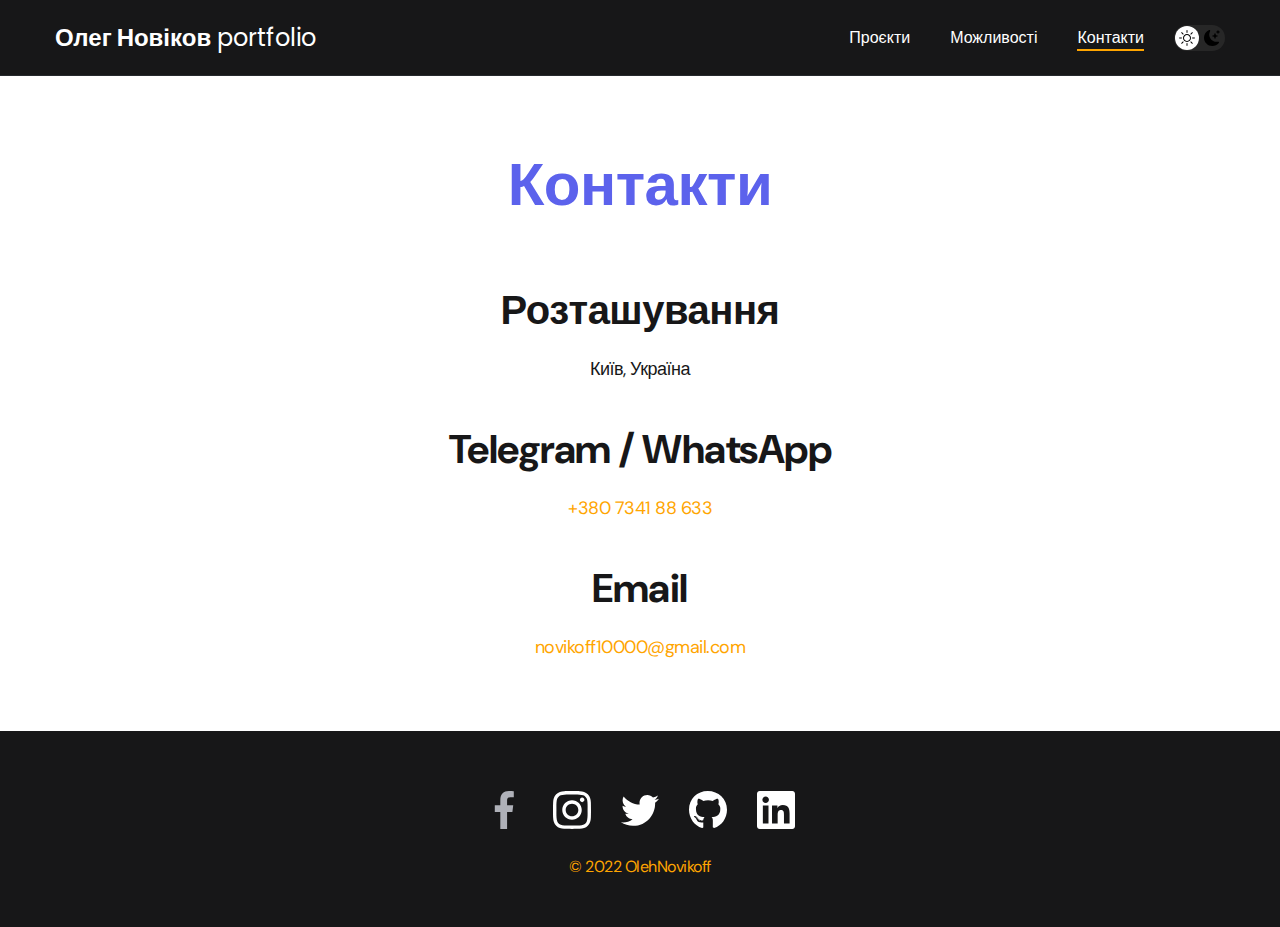
==== commit 6c5fdba1: "upd files" ====
--- a/contacts.html
+++ b/contacts.html
@@ -11,7 +11,7 @@
     <nav class="nav">
         <div class="container">
             <div class="nav-row">
-                <a href="./index.html" class="logo"><strong>Freelancer</strong> portfolio</a>
+                <a href="./index.html" class="logo"><strong>Олег Новіков</strong> portfolio</a>
 
                 <button class="dark-mode-btn">
                     <img src="./img/icons/sun.svg" alt="Light mode" class="dark-mode-btn__icon">
@@ -19,9 +19,9 @@
                 </button>
                 
                 <ul class="nav-list">
-                    <li class="nav-list__item"><a href="./index.html" class="nav-list__link">Projects</a></li>
-                    <li class="nav-list__item"><a href="./skills.html" class="nav-list__link">Skills</a></li>
-                    <li class="nav-list__item"><a href="./contacts.html" class="nav-list__link nav-list__link--active">Contacts</a></li>
+                    <li class="nav-list__item"><a href="./index.html" class="nav-list__link">Проєкти</a></li>
+                    <li class="nav-list__item"><a href="./skills.html" class="nav-list__link">Можливості</a></li>
+                    <li class="nav-list__item"><a href="./contacts.html" class="nav-list__link nav-list__link--active">Контакти</a></li>
                 </ul>
             </div>
         </div>
@@ -29,20 +29,20 @@
 
     <main class="section">
         <div class="container">
-                <h1 class="title-1">Contacts</h1>
+                <h1 class="title-1">Контакти</h1>
 
                 <ul class="content-list">
                     <li class="content-list__item">
-                        <h2 class="title-2">Location</h2>
-                        <p>Moscow, Russia</p>
+                        <h2 class="title-2">Розташування</h2>
+                        <p>Київ, Україна</p>
                     </li>
                     <li class="content-list__item">
                         <h2 class="title-2">Telegram / WhatsApp</h2>
-                        <p><a href="tel:+79051234567">+7 (905) 123-45-67</a></p>
+                        <p><a href="tel:+380734188633">+380 7341 88 633</a></p>
                     </li>
                     <li class="content-list__item">
                         <h2 class="title-2">Email</h2>
-                        <p><a href="mailto:webdev@protonmail.com">webdev@protonmail.com</a></p>
+                        <p><a href="mailto:novikoff10000@gmail.com">novikoff10000@gmail.com</a></p>
                     </li>
                 </ul>
 
@@ -53,14 +53,15 @@
         <div class="container">
             <div class="footer__wrapper">
                 <ul class="social">
-                    <li class="social__item"><a href="#!"><img src="./img/icons/vk.svg" alt="Link"></a></li>
+                    <li class="social__item"><a href="#!"><img src="./img/icons/facebook.svg" width="38" height="38" alt="Link"></a>
+                    </li>
                     <li class="social__item"><a href="#!"><img src="./img/icons/instagram.svg" alt="Link"></a></li>
                     <li class="social__item"><a href="#!"><img src="./img/icons/twitter.svg" alt="Link"></a></li>
                     <li class="social__item"><a href="#!"><img src="./img/icons/gitHub.svg" alt="Link"></a></li>
                     <li class="social__item"><a href="#!"><img src="./img/icons/linkedIn.svg" alt="Link"></a></li>
                 </ul>
                 <div class="copyright">
-                    <p>© 2022 frontend-dev.com</p>
+                    <p>© 2022 OlehNovikoff</p>
                 </div>
             </div>
         </div>
--- a/css/main.css
+++ b/css/main.css
@@ -16,19 +16,23 @@
     --black-border: #26292D;
     --white: #fff;
     --purple: #5C62EC;
+    --orange: #ffa500;
+
 
     --text-color: var(--black);
 
     --dark-bg: var(--black);
     --dark-border: var(--black-border);
     --header-text: var(--white);
-    --accent: var(--purple);
+    /*--accent: var(--purple);*/
+    --accent:var(--orange);
 
     /* Light mode */
     --page-bg: var(--white);
     --text-color: var(--black);
 
-    --title-1: var(--accent);
+    /*--title-1: var(--accent);*/
+    --title-1: var(--purple);
 
     --project-card-bg: var(--white);
     --project-card-text: var(--black);
@@ -40,7 +44,7 @@
     --page-bg: #252526;
     --text-color: var(--white);
 
-    --title-1: var(--white);
+    --title-1: var(--accent);
 
     --project-card-bg: var(--black);
     --project-card-text: var(--white);
@@ -416,6 +420,7 @@
 
 .copyright {
     font-size: 16px;
+    color: var(--accent);
 }
 
 .copyright p + p {
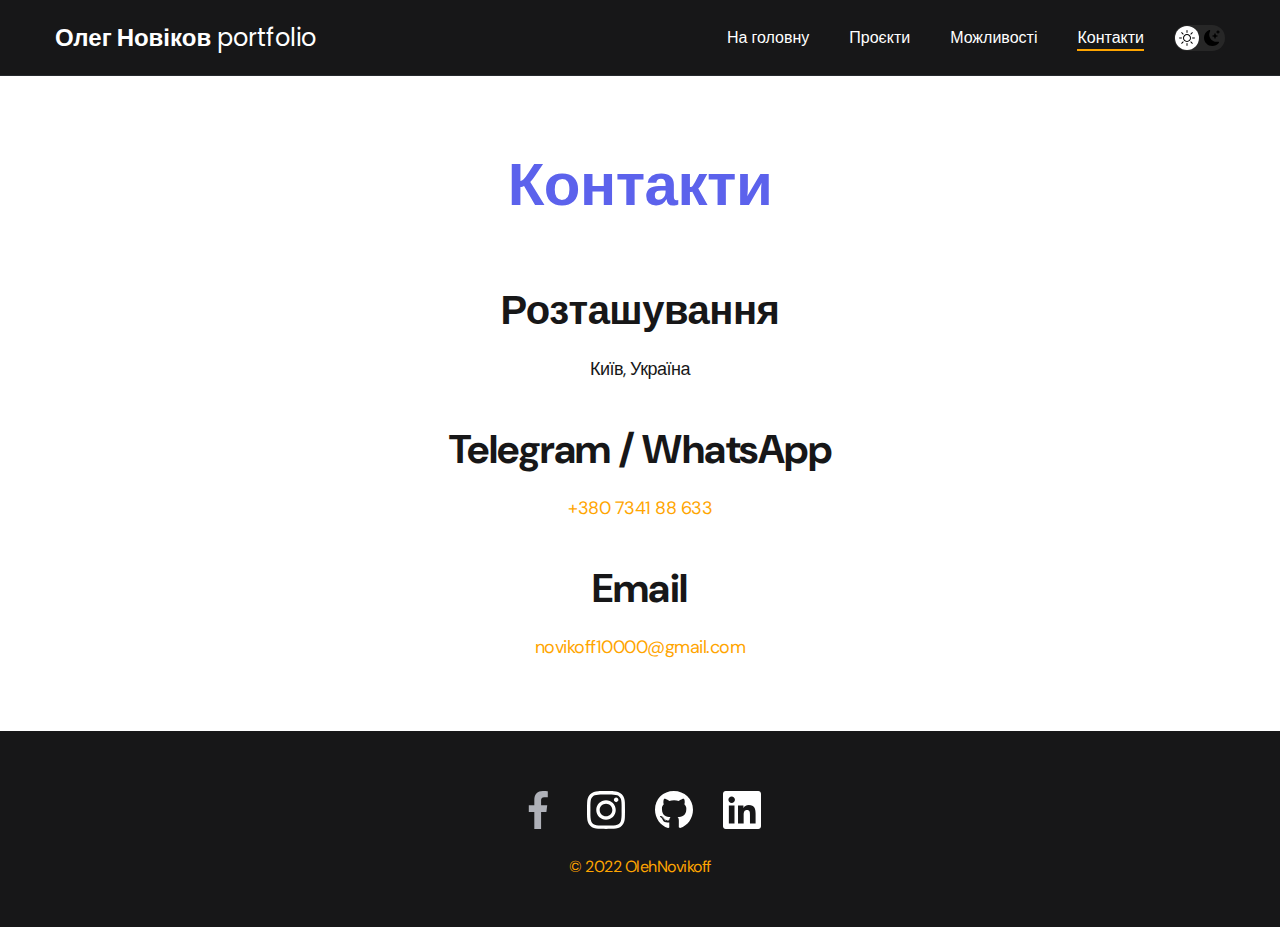
==== commit ce3952ee: "upd page" ====
--- a/contacts.html
+++ b/contacts.html
@@ -19,7 +19,8 @@
                 </button>
                 
                 <ul class="nav-list">
-                    <li class="nav-list__item"><a href="./index.html" class="nav-list__link">Проєкти</a></li>
+                    <li class="nav-list__item"><a href="./index.html" class="nav-list__link">На головну</a></li>
+                    <li class="nav-list__item"><a href="./project-page.html" class="nav-list__link">Проєкти</a></li>
                     <li class="nav-list__item"><a href="./skills.html" class="nav-list__link">Можливості</a></li>
                     <li class="nav-list__item"><a href="./contacts.html" class="nav-list__link nav-list__link--active">Контакти</a></li>
                 </ul>
@@ -53,16 +54,19 @@
         <div class="container">
             <div class="footer__wrapper">
                 <ul class="social">
-                    <li class="social__item"><a href="#!"><img src="./img/icons/facebook.svg" width="38" height="38" alt="Link"></a>
+                    <li class="social__item"><a href="https://www.facebook.com/oleg.novikoff/"><img src="./img/icons/facebook.svg"
+                                width="38" height="38" alt="Link"></a></li>
+                    <li class="social__item"><a href="#!"><img src="./img/icons/instagram.svg" alt="Link"></a></li>
+                    <li class="social__item"><a href="https://github.com/NovikoffOleh"><img src="./img/icons/gitHub.svg" alt="Link"></a>
                     </li>
-                    <li class="social__item"><a href="#!"><img src="./img/icons/instagram.svg" alt="Link"></a></li>
-                    <li class="social__item"><a href="#!"><img src="./img/icons/twitter.svg" alt="Link"></a></li>
-                    <li class="social__item"><a href="#!"><img src="./img/icons/gitHub.svg" alt="Link"></a></li>
-                    <li class="social__item"><a href="#!"><img src="./img/icons/linkedIn.svg" alt="Link"></a></li>
-                </ul>
-                <div class="copyright">
-                    <p>© 2022 OlehNovikoff</p>
-                </div>
+                    <li class="social__item"><a
+                            href="https://www.linkedin.com/in/%D0%BE%D0%BB%D0%B5%D0%B3-%D0%BD%D0%BE%D0%B2%D0%B8%D0%BA%D0%BE%D0%B2-3a914426a/"><img
+                                src="./img/icons/linkedIn.svg" alt="Link"></a></li>
+                            </ul>
+            <a href="https://uk.wikipedia.org/wiki/%D0%9D%D0%BE%D0%B2%D1%96%D0%BA%D0%BE%D0%B2_%D0%9E%D0%BB%D0%B5%D0%B3_%D0%92%D0%BE%D0%BB%D0%BE%D0%B4%D0%B8%D0%BC%D0%B8%D1%80%D0%BE%D0%B2%D0%B8%D1%87"
+                class="name">
+                <p>© 2022 OlehNovikoff</p>
+            </a>
             </div>
         </div>
     </footer>
--- a/css/main.css
+++ b/css/main.css
@@ -426,6 +426,9 @@
 .copyright p + p {
     margin-top: 0.5em;
 }
+.name{
+        color: var(--accent);
+}
 
 @media (max-width: 620px) {
 
